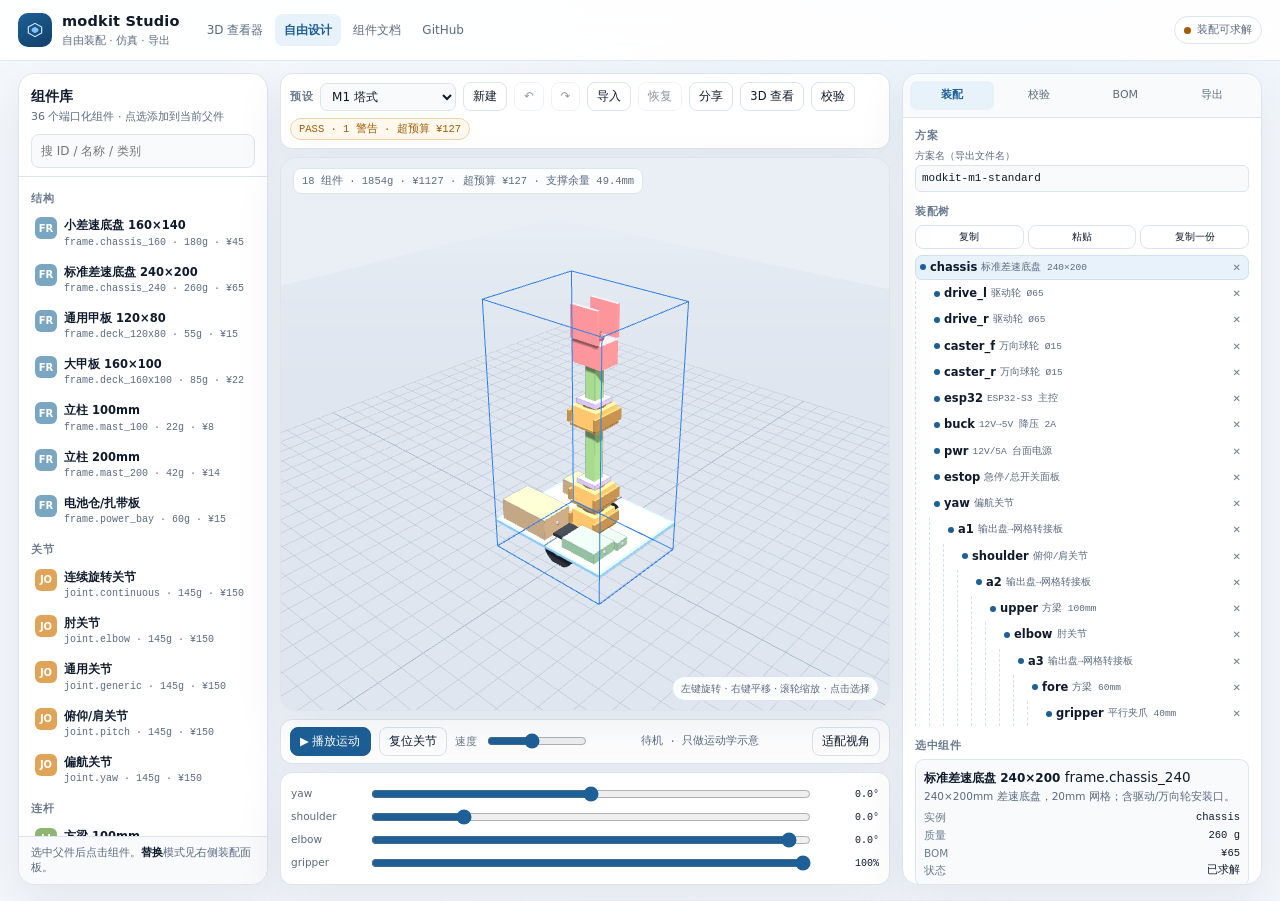
==== web/design.html @ b85a53d1 "feat(export): GLB/3MF/打印 BOM/离线 STEP v1.19.0 - GLB：按材质分 primitive，Z-up mm → Y-up m，手写 glTF 2.0。 - 3M" ====
<!DOCTYPE html>
<html lang="zh-CN">
<head>
<meta charset="utf-8">
<meta name="viewport" content="width=device-width, initial-scale=1">
<meta name="color-scheme" content="light">
<meta name="theme-color" content="#f4f7fb">
<link rel="icon" href="favicon.svg" type="image/svg+xml">
<link rel="manifest" href="manifest.webmanifest">
<meta name="description" content="modkit Studio：在浏览器里从 36 个端口化组件自由装配机器人，校验、3D 运动仿真、参数调整，导出 STL/STEP/JSON/BOM。">
<title>modkit Studio · 自由设计与仿真</title>
<link rel="stylesheet" href="design.css">
</head>
<body>
<noscript><p style="padding:12px;background:#fff3cd;color:#664d03;margin:0">Studio 需要 JavaScript 才能装配和校验；请启用后刷新。</p></noscript>
<a class="skip" href="#studio">跳到设计器</a>
<header class="topbar">
  <div class="topbar-inner">
    <a class="brand" href="./" aria-label="modkit 首页">
      <span class="brand-mark" aria-hidden="true">
        <svg viewBox="0 0 24 24" fill="none"><path d="M4 8.5 12 4l8 4.5v7L12 20l-8-4.5v-7Z" stroke="#cfeaff" stroke-width="1.4"/><path d="M8 10.5 12 8l4 2.5v3L12 16l-4-2.5v-3Z" fill="#7cc4ff"/></svg>
      </span>
      <span><span class="brand-name">modkit Studio</span><span class="brand-sub">自由装配 · 仿真 · 导出</span></span>
    </a>
    <nav class="topnav" aria-label="项目链接">
      <a href="index.html">3D 查看器</a>
      <a href="design.html" class="on" aria-current="page">自由设计</a>
      <a href="https://github.com/gh503/robot-modkit/blob/main/docs/65-组件库与自由组装.md">组件文档</a>
      <a href="https://github.com/gh503/robot-modkit">GitHub</a>
    </nav>
    <span class="spacer"></span>
    <span class="status-pill" id="top-state"><span class="dot" aria-hidden="true"></span><span id="top-state-text">装配初始化中</span></span>
  </div>
</header>

<main class="studio" id="studio">
  <aside class="palette panel" aria-label="组件库">
    <div class="palette-head">
      <h1>组件库</h1>
      <p>36 个端口化组件 · 点选添加到当前父件</p>
      <input class="search" id="search" type="search" placeholder="搜 ID / 名称 / 类别" aria-label="搜索组件">
    </div>
    <div class="palette-body" id="palette-list"></div>
    <div class="palette-foot">选中父件后点击组件。<b>替换</b>模式见右侧装配面板。</div>
  </aside>

  <section class="stagewrap" aria-label="三维设计与仿真">
    <div class="stagebar">
      <label for="preset">预设</label>
      <select id="preset" aria-label="加载预设装配">
        <option value="m1_budget">M1 预算版 · ¥968</option>
        <option value="m1">M1 塔式</option>
        <option value="mini_rover">迷你轮式</option>
        <option value="pan_tilt">云台</option>
        <option value="arm_4dof">四轴臂</option>
        <option value="wide_gripper">宽夹爪</option>
        <option value="sensor_tower">传感器塔</option>
      </select>
      <button class="btn" id="new-design">新建</button>
      <button class="btn" id="undo" disabled aria-label="撤销" title="撤销 (Ctrl+Z)">↶</button>
      <button class="btn" id="redo" disabled aria-label="重做" title="重做 (Ctrl+Shift+Z)">↷</button>
      <button class="btn" id="import-design">导入</button>
      <button class="btn" id="restore-design">恢复</button>
      <button class="btn" id="share-design">分享</button>
      <button class="btn" id="viewer-design" title="在新标签页用只读结构查看器打开">3D 查看</button>
      <input id="import-file" type="file" accept=".json,application/json" hidden>
      <button class="btn" id="validate">校验</button>
      <span class="grow"></span>
      <span class="validate-pill" id="validate-pill">未校验</span>
    </div>

    <div class="viewport" id="viewport">
      <div class="loading" id="loading">正在建立 3D 场景…</div>
      <div class="hud" id="hud">—</div>
      <div class="hint">左键旋转 · 右键平移 · 滚轮缩放 · 点击选择</div>
      <div class="fallback" id="fallback">
        <div><h2 style="margin:0 0 6px;font-size:15px">这个浏览器没有启用 3D</h2>
        <p style="margin:0;color:var(--muted);font-size:12px">仍可使用组件树、校验、BOM 和导出；换 Chrome/Edge 或开启硬件加速恢复 3D。</p></div>
      </div>
    </div>

    <div class="motionbar" role="group" aria-label="运动仿真">
      <button class="btn primary" id="play" aria-pressed="false">▶ 播放运动</button>
      <button class="btn" id="reset-motion">复位关节</button>
      <label for="speed" style="color:var(--faint);font-size:10.5px">速度</label>
      <input id="speed" type="range" min="0.2" max="2" step="0.1" value="1" aria-label="仿真速度">
      <span class="sim-state" id="sim-state">待机 · 只做运动学示意</span>
      <button class="btn" id="fit-view" style="margin-left:auto">适配视角</button>
    </div>
    <div class="joints" id="joints" aria-label="关节滑杆"></div>
  </section>

  <aside class="inspector panel" aria-label="装配参数与导出">
    <div class="tabs" role="tablist" aria-label="面板">
      <button id="tab-btn-build" role="tab" tabindex="0" aria-selected="true" aria-controls="tab-build">装配</button>
      <button id="tab-btn-check" role="tab" tabindex="-1" aria-selected="false" aria-controls="tab-check">校验</button>
      <button id="tab-btn-bom" role="tab" tabindex="-1" aria-selected="false" aria-controls="tab-bom">BOM</button>
      <button id="tab-btn-export" role="tab" tabindex="-1" aria-selected="false" aria-controls="tab-export">导出</button>
    </div>

    <section class="tabpanel" id="tab-build" role="tabpanel" aria-labelledby="tab-btn-build">
      <div class="sect">
        <h2>方案</h2>
        <div class="form"><div class="full"><label>方案名（导出文件名）</label>
          <input id="design-name" maxlength="60" placeholder="未命名装配"></div></div>
      </div>
      <div class="sect">
        <h2>装配树</h2>
        <div class="tree-tools">
          <button class="btn" id="copy-part" title="复制选中子树 (Ctrl+C)">复制</button>
          <button class="btn" id="paste-part" title="粘贴到选中父件 (Ctrl+V)">粘贴</button>
          <button class="btn" id="dup-part" title="原地复制一份 (Ctrl+D)">复制一份</button>
        </div>
        <div id="tree"></div>
      </div>
      <div class="sect">
        <h2>选中组件</h2>
        <div id="selected"></div>
      </div>
    </section>

    <section class="tabpanel" id="tab-check" role="tabpanel" aria-labelledby="tab-btn-check" hidden>
      <div class="sect">
        <h2>总体</h2>
        <div id="metrics"></div>
      </div>
      <div class="sect">
        <h2>校验问题</h2>
        <label style="display:flex;gap:6px;align-items:center;font-size:10.5px;color:var(--muted);margin-bottom:5px">
          <input id="strict" type="checkbox"> 把 AABB 重叠当错误（默认只警告）
        </label>
        <ul class="issues" id="issues"></ul>
      </div>
      <div class="note" id="safety-note"></div>
    </section>

    <section class="tabpanel" id="tab-bom" role="tabpanel" aria-labelledby="tab-btn-bom" hidden>
      <div class="sect">
        <h2>BOM 估算</h2>
        <div class="tablewrap"><table class="bom" id="bom"></table></div>
        <div class="note" id="bom-note"></div>
      </div>
      <div class="sect">
        <h2>预算优化</h2>
        <div class="opt-head">
          <button class="btn primary" id="optimize">生成降本候选</button>
          <button class="btn" id="plan-budget">规划达标</button>
          <button class="btn" id="export-optimizer">导出报告</button>
          <label class="opt-check"><input id="mass-mode" type="checkbox"> 同价减重</label>
          <span class="note" id="optimizer-note">候选会逐个重新校验；不会自动应用。</span>
        </div>
        <div id="plan"></div>
        <div id="optimizer"></div>
      </div>
    </section>

    <section class="tabpanel" id="tab-export" role="tabpanel" aria-labelledby="tab-btn-export" hidden>
      <div class="sect">
        <h2>导出</h2>
        <div class="exportgrid">
          <button class="btn" id="export-json">装配 JSON</button>
          <button class="btn" id="export-csv">BOM CSV</button>
          <button class="btn" id="export-stl">装配 STL</button>
          <button class="btn" id="export-glb">装配 GLB</button>
          <button class="btn" id="export-3mf">装配 3MF</button>
          <button class="btn" id="export-svg">2D 预览 SVG</button>
          <button class="btn wide" id="export-step">下载选中零件 STEP</button>
          <button class="btn wide" id="export-step-zip">导出全部零件 STEP（ZIP）</button>
          <button class="btn wide" id="export-print">打印 BOM / 存 PDF</button>
          <button class="btn wide" id="copy-command">复制 CLI 复现命令</button>
        </div>
        <div class="note" id="export-note"></div>
      </div>
      <div class="sect">
        <h2>CAD 说明</h2>
        <p style="font-size:10.5px;color:var(--muted);margin:0">浏览器导出<b>装配网格</b>：STL（毫米，Z-up）、3MF（毫米，Z-up，可直接进切片器）、GLB（米，Y-up，给 Blender/Three/AR）。<b>单件 STEP</b> 仍是 36 个参数化零件预生成。若要在 CAD 里改参数并重建，导出 JSON 后运行 <code>modkit assemble plan</code>，再跑 <code>make components-cad</code>。BOM/装配图用“打印 BOM / 存 PDF”。</p>
      </div>
    </section>
  </aside>
</main>

<div id="drop-hint" aria-hidden="true"><div class="drop-card"><b>松开以导入装配 JSON</b><span>会替换当前设计；可先导出备份</span></div></div>
<div class="toast" id="toast" role="status" aria-live="polite"></div>

<script src="vendor/three.min.js"></script>
<script src="vendor/OrbitControls.js"></script>
<script src="data/components.js"></script>
<script src="data/assemblies.js"></script>
<script src="assembly-core.js"></script>
<script src="budget-core.js"></script>
<script src="designer.js"></script>
<script src="pwa.js"></script>
</body>
</html>
---- web/design.css ----
:root{
  --bg:#f4f7fb; --surface:#fff; --surface-2:#f8fafc; --ink:#0f1b2d;
  --muted:#5b6b80; --faint:#6b7c90; --line:#dbe4ef; --line-strong:#c3d2e3;
  --accent:#1d5f96; --accent-2:#2f80c9; --accent-soft:#e8f2fb;
  --ok:#1f7a43; --warn:#a35b00; --bad:#b3261e;
  --radius:16px; --radius-sm:10px; --shadow:0 18px 50px #17395c14;
  --sans:system-ui,-apple-system,"Segoe UI","Noto Sans CJK SC","Microsoft YaHei",sans-serif;
  --mono:ui-monospace,SFMono-Regular,Menlo,Consolas,monospace;
}
*{box-sizing:border-box}
html,body{height:100%}
body{margin:0;background:
  radial-gradient(900px 420px at 75% -10%,#e3f0fb 0%,transparent 65%),var(--bg);
  color:var(--ink);font:13.5px/1.5 var(--sans);-webkit-font-smoothing:antialiased}
a{color:var(--accent);text-underline-offset:2px}
button,input,select{font:inherit}
button{cursor:pointer}
:focus-visible{outline:2px solid var(--accent-2);outline-offset:2px}
.skip{position:fixed;left:12px;top:-60px;z-index:200;background:var(--accent);color:#fff;
  padding:10px 14px;border-radius:9px;font-weight:700;text-decoration:none}
.skip:focus{top:12px}
.sr-only{position:absolute;width:1px;height:1px;padding:0;margin:-1px;overflow:hidden;
  clip:rect(0,0,0,0);white-space:nowrap;border:0}

.topbar{position:sticky;top:0;z-index:40;border-bottom:1px solid #dbe4efcc;
  background:#ffffffe8;backdrop-filter:blur(14px)}
.topbar-inner{max-width:1680px;margin:0 auto;padding:9px 18px;min-height:60px;
  display:flex;align-items:center;gap:14px}
.brand{display:flex;align-items:center;gap:10px;color:inherit;text-decoration:none;min-width:0}
.brand-mark{width:34px;height:34px;border-radius:10px;background:linear-gradient(150deg,#1d5f96,#123f68);
  display:grid;place-items:center;flex:none}
.brand-mark svg{width:20px;height:20px}
.brand-name{font-weight:800;font-size:14.5px;letter-spacing:.2px;line-height:1.1}
.brand-sub{display:block;font-size:10.5px;color:var(--muted);margin-top:2px;font-weight:500}
.topnav{display:flex;align-items:center;gap:3px;margin-left:4px}
.topnav a{color:var(--muted);text-decoration:none;font-size:12px;padding:7px 9px;border-radius:8px}
.topnav a:hover{background:var(--accent-soft);color:var(--accent)}
.topnav a.on{background:var(--accent-soft);color:var(--accent);font-weight:700}
.spacer{flex:1}
.status-pill{display:inline-flex;align-items:center;gap:6px;border:1px solid var(--line);
  background:var(--surface);border-radius:999px;padding:5px 9px;font-size:11px;color:var(--muted);white-space:nowrap}
.status-pill .dot{width:7px;height:7px;border-radius:50%;background:var(--faint)}
.status-pill.ok .dot{background:var(--ok)} .status-pill.warn .dot{background:var(--warn)}
.status-pill.err .dot{background:var(--bad)}

.studio{max-width:1680px;margin:0 auto;padding:12px 18px 16px;display:grid;
  grid-template-columns:250px minmax(0,1fr) 360px;gap:12px;height:calc(100vh - 60px)}
.panel{background:var(--surface);border:1px solid var(--line);border-radius:var(--radius);box-shadow:var(--shadow)}
.palette{display:flex;flex-direction:column;min-height:0;overflow:hidden}
.palette-head{padding:12px 12px 8px;border-bottom:1px solid var(--line)}
.palette-head h1{font-size:14px;margin:0 0 2px}
.palette-head p{margin:0;color:var(--muted);font-size:11px}
.search{width:100%;margin-top:8px;border:1px solid var(--line);border-radius:8px;padding:7px 9px;
  background:var(--surface-2);color:var(--ink);font-size:12px}
.search:focus{border-color:var(--accent-2);background:#fff}
.palette-body{overflow:auto;padding:6px 8px 12px;min-height:0}
.cat{margin-top:8px}
.cat h2{font-size:10.5px;text-transform:uppercase;letter-spacing:.08em;color:var(--faint);
  margin:8px 4px 4px;font-weight:700}
.pitem{display:flex;gap:7px;align-items:flex-start;width:100%;text-align:left;border:1px solid transparent;
  background:transparent;border-radius:8px;padding:6px 7px;color:var(--ink)}
.pitem:hover{background:var(--accent-soft);border-color:#cfe2f4}
.pitem .mark{width:22px;height:22px;border-radius:6px;display:grid;place-items:center;flex:none;
  font-size:10px;font-weight:800;color:#fff;background:var(--accent)}
.pitem .meta{min-width:0}
.pitem b{display:block;font-size:11.5px;font-weight:650;white-space:nowrap;overflow:hidden;text-overflow:ellipsis}
.pitem small{display:block;color:var(--muted);font-size:10px;font-family:var(--mono);
  white-space:nowrap;overflow:hidden;text-overflow:ellipsis}
.pitem .tag{font-size:9px;border:1px solid var(--line);border-radius:999px;padding:0 4px;color:var(--faint);margin-left:3px}
.badge-concept{color:var(--warn);border-color:#ecd3aa;background:#fff9ed}
.palette-foot{padding:8px 12px;border-top:1px solid var(--line);font-size:10.5px;color:var(--muted);
  background:var(--surface-2);border-radius:0 0 var(--radius) var(--radius)}
.palette-foot b{color:var(--ink)}

.stagewrap{display:flex;flex-direction:column;min-height:0;gap:8px}
.stagebar{display:flex;align-items:center;gap:7px;flex-wrap:wrap;padding:8px 9px;background:var(--surface);
  border:1px solid var(--line);border-radius:12px;box-shadow:var(--shadow)}
.stagebar label{font-size:10.5px;color:var(--faint);font-weight:700;text-transform:uppercase;letter-spacing:.05em}
.stagebar select{border:1px solid var(--line);border-radius:7px;background:var(--surface-2);
  padding:5px 7px;font-size:12px;color:var(--ink);max-width:150px}
.btn{border:1px solid var(--line);background:var(--surface);color:var(--ink);border-radius:8px;
  padding:5px 9px;font-size:11.5px;white-space:nowrap}
.btn:hover{border-color:var(--line-strong);background:var(--surface-2)}
.btn.primary{background:var(--accent);border-color:var(--accent);color:#fff}
.btn.primary:hover{background:#174d7c}
.btn.danger{color:var(--bad);border-color:#ecc3c0}
.btn:disabled{opacity:.45;cursor:not-allowed}
.btn.sm{padding:4px 7px;font-size:10.5px}
.stagebar .grow{flex:1}
.validate-pill{font:10.5px var(--mono);border:1px solid var(--line);border-radius:999px;padding:3px 8px;
  background:var(--surface-2);color:var(--muted);white-space:nowrap}
.validate-pill.ok{color:var(--ok);border-color:#b9dfc9;background:#effaf3}
.validate-pill.warn{color:var(--warn);border-color:#ecd3aa;background:#fff9ed}
.validate-pill.err{color:var(--bad);border-color:#ecc3c0;background:#fff4f3}

.viewport{position:relative;flex:1;min-height:320px;border:1px solid var(--line);border-radius:var(--radius);
  overflow:hidden;background:#eaeff6;box-shadow:var(--shadow)}
#viewport canvas{display:block;width:100%;height:100%}
.viewport .hud{position:absolute;left:12px;top:10px;background:#ffffffd9;border:1px solid var(--line);
  border-radius:8px;padding:5px 8px;font:10.5px var(--mono);color:var(--muted);pointer-events:none}
.viewport .hint{position:absolute;right:10px;bottom:9px;background:#ffffffd9;border:1px solid var(--line);
  border-radius:999px;padding:4px 8px;font-size:10px;color:var(--muted);pointer-events:none}
.viewport .empty{position:absolute;inset:0;display:grid;place-items:center;text-align:center;color:var(--muted);
  padding:20px;font-size:12px}
.viewport .loading{position:absolute;inset:0;display:grid;place-items:center;background:#eaeff6cc;
  color:var(--muted);font-size:12px;z-index:3}

.motionbar{display:flex;align-items:center;gap:8px;padding:7px 9px;background:var(--surface);
  border:1px solid var(--line);border-radius:12px;box-shadow:var(--shadow);flex-wrap:wrap}
.motionbar input[type=range]{width:100px;accent-color:var(--accent)}
.motionbar .sim-state{font:10.5px var(--mono);color:var(--muted);margin-left:auto}
.joints{padding:8px 10px;background:var(--surface);border:1px solid var(--line);border-radius:12px;
  box-shadow:var(--shadow);max-height:132px;overflow:auto}
.joints:empty{display:none}
.jrow{display:grid;grid-template-columns:70px minmax(0,1fr) 62px;gap:8px;align-items:center;margin:3px 0}
.jrow label{font-size:10.5px;color:var(--muted);white-space:nowrap;overflow:hidden;text-overflow:ellipsis}
.jrow input{width:100%;accent-color:var(--accent)}
.jrow output{font:10px var(--mono);text-align:right;color:var(--ink)}
.jrow .bad{color:var(--bad)}

.inspector{display:flex;flex-direction:column;min-height:0;overflow:hidden}
.tabs{display:grid;grid-template-columns:repeat(4,1fr);gap:3px;padding:7px;border-bottom:1px solid var(--line);
  background:var(--surface-2);border-radius:var(--radius) var(--radius) 0 0}
.tabs button{border:0;background:transparent;border-radius:7px;padding:6px 2px;font-size:11px;color:var(--muted)}
.tabs button:hover{background:#edf4fb;color:var(--accent)}
.tabs button[aria-selected=true]{background:var(--accent-soft);color:var(--accent);font-weight:700}
.tabpanel{overflow:auto;padding:10px 12px 14px;min-height:0;flex:1}
.tabpanel[hidden]{display:none}
.sect{margin-bottom:12px}
.sect h2{font-size:10.5px;text-transform:uppercase;letter-spacing:.06em;color:var(--faint);margin:0 0 5px;font-weight:700}
.tree{list-style:none;padding:0;margin:0;font-size:11.5px}
.tree ul{list-style:none;margin:0;padding-left:13px;border-left:1px dashed #d5e0eb}
.tree li{margin:1px 0}
.tree .node{display:flex;align-items:center;gap:4px;border-radius:7px;padding:3px 4px;cursor:pointer;
  border:1px solid transparent;min-width:0}
.tree .node:hover{background:var(--surface-2)}
.tree .node.sel{background:var(--accent-soft);border-color:#cfe2f4}
.tree .node .id{font-weight:650;white-space:nowrap;overflow:hidden;text-overflow:ellipsis;min-width:0}
.tree .node .ty{font:9.5px var(--mono);color:var(--muted);white-space:nowrap;overflow:hidden;text-overflow:ellipsis;min-width:0}
.tree .node .dot{width:6px;height:6px;border-radius:50%;background:var(--accent);flex:none}
.tree .node .dot.off{background:var(--faint)}
.tree .node button{margin-left:auto;border:0;background:transparent;color:var(--faint);padding:1px 3px;
  font-size:10px;border-radius:4px}
.tree .node button:hover{color:var(--bad);background:#fff4f3}
.tree .node .mini{font-size:9px;color:var(--faint);border:1px solid var(--line);border-radius:4px;padding:0 3px}

.form{display:grid;grid-template-columns:1fr 1fr;gap:6px}
.form .full{grid-column:1/-1}
.form label{display:block;font-size:10px;color:var(--muted);margin-bottom:2px}
.form input,.form select{width:100%;border:1px solid var(--line);border-radius:6px;background:var(--surface-2);
  padding:4px 6px;font-size:11px;color:var(--ink);font-family:var(--mono)}
.form input:focus,.form select:focus{background:#fff;border-color:var(--accent-2)}
.form .hint{font-size:9.5px;color:var(--faint);margin-top:2px}
.actions{display:flex;gap:5px;flex-wrap:wrap;margin-top:7px}
.actions .btn{flex:1}
.meta-card{border:1px solid var(--line);border-radius:9px;background:var(--surface-2);padding:7px 8px;margin-bottom:7px}
.meta-card b{font-size:12px}
.meta-card p{margin:2px 0 0;color:var(--muted);font-size:10.5px}
.kv{display:grid;grid-template-columns:auto 1fr;gap:2px 8px;font-size:10.5px;margin-top:5px}
.kv span:nth-child(odd){color:var(--faint)}
.kv span:nth-child(even){font-family:var(--mono);text-align:right}
.metrics{display:grid;grid-template-columns:1fr 1fr;gap:5px;margin:6px 0}
.metric{border:1px solid var(--line);border-radius:8px;padding:5px 6px;background:#fff}
.metric b{display:block;font:13px var(--mono);margin-top:1px}
.metric span{font-size:9.5px;color:var(--muted)}
.metric.bad b{color:var(--bad)} .metric.warn b{color:var(--warn)}
.issues{list-style:none;padding:0;margin:0;font-size:10.5px}
.issues li{border-left:3px solid var(--line);padding:4px 6px;margin:3px 0;background:var(--surface-2);border-radius:0 5px 5px 0}
.issues li.error{border-color:var(--bad)} .issues li.warn{border-color:var(--warn)} .issues li.info{border-color:var(--accent-2)}
.issues .code{font:9px var(--mono);color:var(--faint)}
.issues .msg{display:block;color:var(--ink)}
.empty-note{color:var(--muted);font-size:11px;padding:8px;border:1px dashed var(--line);border-radius:8px;text-align:center}
.tablewrap{overflow:auto;border:1px solid var(--line);border-radius:8px}
table.bom{width:100%;border-collapse:collapse;font-size:10px}
table.bom th,table.bom td{padding:4px 5px;border-bottom:1px solid #e8eef6;text-align:left;vertical-align:top}
table.bom th{background:var(--surface-2);color:var(--faint);font-weight:700;font-size:9px;text-transform:uppercase}
table.bom td.n{text-align:right;font-family:var(--mono)}
table.bom tr:last-child td{border-bottom:0}
.exportgrid{display:grid;grid-template-columns:1fr 1fr;gap:6px}
.exportgrid .btn{width:100%;padding:8px 6px;text-align:center}
.exportgrid .wide{grid-column:1/-1}
.note{font-size:10px;color:var(--muted);border:1px solid var(--line);background:var(--surface-2);
  border-radius:8px;padding:7px 8px;margin-top:7px}
.note b{color:var(--ink)}
.toast{position:fixed;left:50%;bottom:22px;transform:translateX(-50%) translateY(20px);opacity:0;
  background:#0f1b2d;color:#fff;padding:8px 13px;border-radius:999px;font-size:12px;z-index:100;
  pointer-events:none;transition:.2s;max-width:90vw}
.toast.show{opacity:1;transform:translateX(-50%) translateY(0)}
.toast.err{background:var(--bad)} .toast.ok{background:var(--ok)}
.fallback{position:absolute;inset:0;display:none;place-items:center;background:#eaeff6;padding:20px;text-align:center}
.fallback.show{display:grid}

@media(max-width:1200px){
  .studio{grid-template-columns:220px minmax(0,1fr) 320px}
}
@media(max-width:980px){
  .studio{display:flex;flex-direction:column;height:auto;padding:10px}
  .palette{max-height:230px}
  .stagewrap{min-height:70vh}
  .viewport{min-height:380px}
  .inspector{min-height:420px}
  .topnav{display:none}
}
@media(max-width:560px){
  .topbar-inner{padding:8px 10px}
  .studio{padding:8px;gap:8px}
  .stagebar .hide-sm{display:none}
  .joints{max-height:180px}
  .jrow{grid-template-columns:58px minmax(0,1fr) 52px}
}

/* 预算优化候选 */
.opt-head{display:flex;align-items:center;gap:8px;margin-bottom:7px}
.opt-head .note{flex:1;margin:0}
.opt-check{display:flex;align-items:center;gap:4px;font-size:10px;color:var(--muted);white-space:nowrap}
#optimizer{display:grid;gap:7px}
.opt-card{border:1px solid var(--line);border-radius:9px;padding:8px 9px;background:var(--surface)}
.opt-card.high{border-left:3px solid var(--bad)}
.opt-card.medium{border-left:3px solid var(--warn)}
.opt-card.low{border-left:3px solid var(--ok)}
.opt-top{display:flex;justify-content:space-between;gap:7px;align-items:baseline}
.opt-top b{font-size:11px}
.opt-save{font-family:var(--mono);font-size:10px;color:var(--ok);white-space:nowrap}
.opt-card p{margin:3px 0 5px;font-size:10px;color:var(--muted);line-height:1.45}
.opt-meta{display:flex;justify-content:space-between;gap:7px;align-items:center;font-family:var(--mono);font-size:9.5px;color:var(--faint)}
.opt-meta .btn{padding:3px 8px;font-size:9.5px}
.opt-empty{font-size:10px;color:var(--muted);border:1px dashed var(--line);border-radius:8px;padding:8px}

/* 预算规划 */
#plan{display:grid;gap:7px}
#plan:empty{display:none}
.plan-card{border:1px solid var(--line);border-left:3px solid var(--line);border-radius:9px;padding:8px 9px;background:var(--surface)}
.plan-card.ok{border-left-color:var(--ok)}
.plan-card.bad{border-left-color:var(--bad)}
.plan-head{display:flex;justify-content:space-between;gap:7px;align-items:baseline}
.plan-head b{font-size:11px}
.plan-base{font-family:var(--mono);font-size:9.5px;color:var(--faint);white-space:nowrap}
.plan-steps{margin:6px 0;padding-left:17px;font-size:10px;color:var(--muted);line-height:1.55}
.plan-steps li{margin:2px 0}
.plan-steps em{font-family:var(--mono);font-style:normal;font-size:9px;color:var(--faint);margin-left:5px}
.plan-actions{display:flex;align-items:center;gap:7px;margin-top:5px}
.plan-actions .note{flex:1;margin:0}

.tree-tools{display:flex;gap:4px;margin:0 0 6px}
.tree-tools .btn{flex:1;padding:4px 5px;font-size:9.5px}
#tree .row[data-id]{cursor:pointer}
#issues li[data-inst]{cursor:pointer}
#issues li[data-inst]:focus-visible{outline:2px solid var(--accent);outline-offset:1px}

#drop-hint{position:fixed;inset:0;z-index:80;display:none;place-items:center;background:rgba(27,36,48,.45);pointer-events:none}
body.drop-active #drop-hint{display:grid}
.drop-card{background:var(--surface);border:2px dashed var(--accent);border-radius:14px;padding:26px 34px;text-align:center;box-shadow:0 18px 60px rgba(0,0,0,.2)}
.drop-card b{display:block;font-size:15px;margin-bottom:5px}
.drop-card span{font-size:11px;color:var(--muted)}
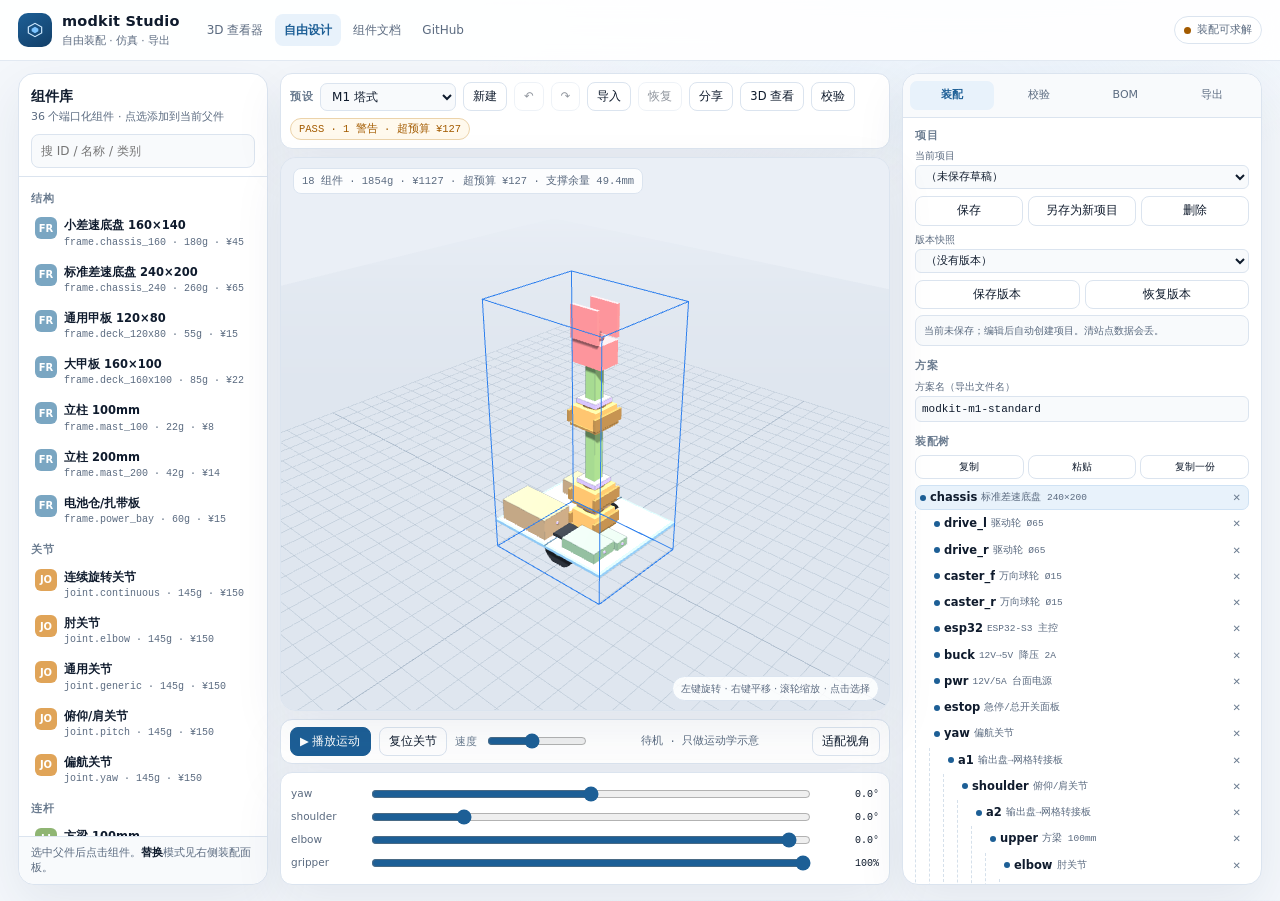
==== commit f4bbe1c5: "feat(projects): 多项目/版本快照/schema 迁移 v1.20.0 - localStorage 工作区 v2：最多 20 个项目、每项目 20 个手动版本，启动恢复 active。" ====
--- a/web/design.html
+++ b/web/design.html
@@ -100,6 +100,23 @@
 
     <section class="tabpanel" id="tab-build" role="tabpanel" aria-labelledby="tab-btn-build">
       <div class="sect">
+        <h2>项目</h2>
+        <div class="form"><div class="full"><label>当前项目</label>
+          <select id="project-select"></select></div></div>
+        <div class="actions">
+          <button class="btn" id="project-save" title="保存到浏览器 localStorage">保存</button>
+          <button class="btn" id="project-new" title="复制当前设计为新项目">另存为新项目</button>
+          <button class="btn" id="project-delete" title="删除当前项目及其版本">删除</button>
+        </div>
+        <div class="form" style="margin-top:6px"><div class="full"><label>版本快照</label>
+          <select id="version-select"></select></div></div>
+        <div class="actions">
+          <button class="btn" id="version-save">保存版本</button>
+          <button class="btn" id="version-restore">恢复版本</button>
+        </div>
+        <p class="note" id="project-note" style="margin:6px 0 0"></p>
+      </div>
+      <div class="sect">
         <h2>方案</h2>
         <div class="form"><div class="full"><label>方案名（导出文件名）</label>
           <input id="design-name" maxlength="60" placeholder="未命名装配"></div></div>
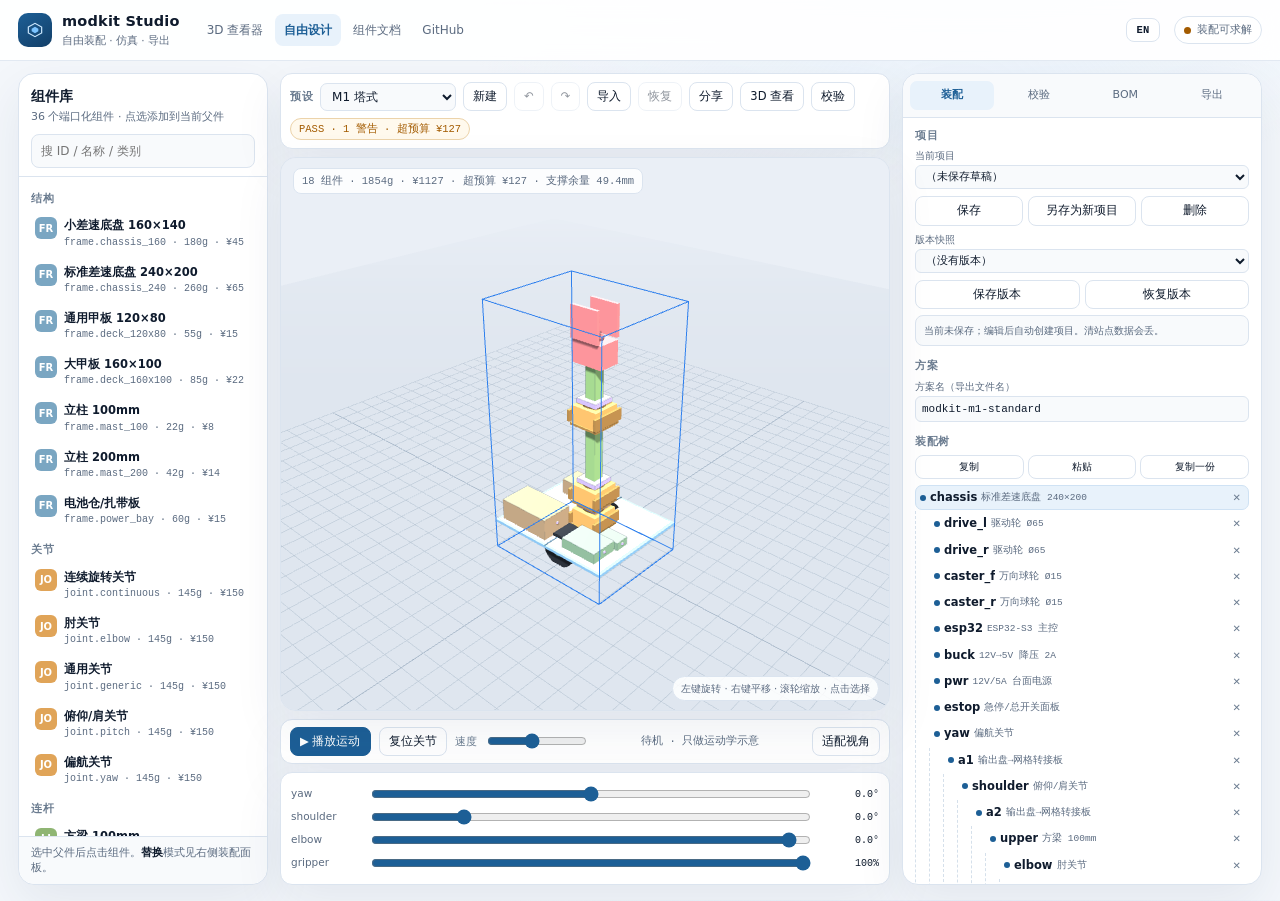
==== commit effbab33: "feat(web): 移动端/无障碍/核心 i18n/PWA 安装 v1.23.0 - ≤980/≤560 断点、触控目标 ≥36px、查看器单列；390×844 实测无横向溢出。 - 查看器 ski" ====
--- a/web/design.html
+++ b/web/design.html
@@ -1,5 +1,5 @@
 <!DOCTYPE html>
-<html lang="zh-CN">
+<html lang="zh-CN" data-i18n-doc="doc.title">
 <head>
 <meta charset="utf-8">
 <meta name="viewport" content="width=device-width, initial-scale=1">
@@ -20,25 +20,28 @@
       <span class="brand-mark" aria-hidden="true">
         <svg viewBox="0 0 24 24" fill="none"><path d="M4 8.5 12 4l8 4.5v7L12 20l-8-4.5v-7Z" stroke="#cfeaff" stroke-width="1.4"/><path d="M8 10.5 12 8l4 2.5v3L12 16l-4-2.5v-3Z" fill="#7cc4ff"/></svg>
       </span>
-      <span><span class="brand-name">modkit Studio</span><span class="brand-sub">自由装配 · 仿真 · 导出</span></span>
+      <span><span class="brand-name">modkit Studio</span><span class="brand-sub" data-i18n="brand.sub">自由装配 · 仿真 · 导出</span></span>
     </a>
     <nav class="topnav" aria-label="项目链接">
-      <a href="index.html">3D 查看器</a>
-      <a href="design.html" class="on" aria-current="page">自由设计</a>
-      <a href="https://github.com/gh503/robot-modkit/blob/main/docs/65-组件库与自由组装.md">组件文档</a>
-      <a href="https://github.com/gh503/robot-modkit">GitHub</a>
+      <a href="index.html" data-i18n="nav.viewer">3D 查看器</a>
+      <a href="design.html" class="on" aria-current="page" data-i18n="nav.design">自由设计</a>
+      <a href="https://github.com/gh503/robot-modkit/blob/main/docs/65-组件库与自由组装.md" data-i18n="nav.docs">组件文档</a>
+      <a href="https://github.com/gh503/robot-modkit" data-i18n="nav.github">GitHub</a>
     </nav>
     <span class="spacer"></span>
+    <span class="net-pill" id="net-status" role="status" aria-live="polite" hidden data-i18n="net.offline">离线</span>
+    <button class="btn" id="pwa-install" hidden data-i18n="install">安装应用</button>
+    <button class="btn lang-btn" id="lang-toggle" aria-label="切换英文" title="切换英文">EN</button>
     <span class="status-pill" id="top-state"><span class="dot" aria-hidden="true"></span><span id="top-state-text">装配初始化中</span></span>
   </div>
 </header>
 
-<main class="studio" id="studio">
+<main class="studio" id="studio" tabindex="-1">
   <aside class="palette panel" aria-label="组件库">
     <div class="palette-head">
-      <h1>组件库</h1>
-      <p>36 个端口化组件 · 点选添加到当前父件</p>
-      <input class="search" id="search" type="search" placeholder="搜 ID / 名称 / 类别" aria-label="搜索组件">
+      <h1 data-i18n="palette.title">组件库</h1>
+      <p data-i18n="palette.desc">36 个端口化组件 · 点选添加到当前父件</p>
+      <input class="search" id="search" type="search" placeholder="搜 ID / 名称 / 类别" data-i18n-ph="palette.search" aria-label="搜索组件">
     </div>
     <div class="palette-body" id="palette-list"></div>
     <div class="palette-foot">选中父件后点击组件。<b>替换</b>模式见右侧装配面板。</div>
@@ -46,7 +49,7 @@
 
   <section class="stagewrap" aria-label="三维设计与仿真">
     <div class="stagebar">
-      <label for="preset">预设</label>
+      <label for="preset" data-i18n="preset">预设</label>
       <select id="preset" aria-label="加载预设装配">
         <option value="m1_budget">M1 预算版 · ¥968</option>
         <option value="m1">M1 塔式</option>
@@ -56,15 +59,15 @@
         <option value="wide_gripper">宽夹爪</option>
         <option value="sensor_tower">传感器塔</option>
       </select>
-      <button class="btn" id="new-design">新建</button>
+      <button class="btn" id="new-design" data-i18n="btn.new">新建</button>
       <button class="btn" id="undo" disabled aria-label="撤销" title="撤销 (Ctrl+Z)">↶</button>
       <button class="btn" id="redo" disabled aria-label="重做" title="重做 (Ctrl+Shift+Z)">↷</button>
-      <button class="btn" id="import-design">导入</button>
-      <button class="btn" id="restore-design">恢复</button>
-      <button class="btn" id="share-design">分享</button>
-      <button class="btn" id="viewer-design" title="在新标签页用只读结构查看器打开">3D 查看</button>
+      <button class="btn" id="import-design" data-i18n="btn.import">导入</button>
+      <button class="btn" id="restore-design" data-i18n="btn.restore">恢复</button>
+      <button class="btn" id="share-design" data-i18n="btn.share">分享</button>
+      <button class="btn" id="viewer-design" title="在新标签页用只读结构查看器打开" data-i18n="btn.view3d">3D 查看</button>
       <input id="import-file" type="file" accept=".json,application/json" hidden>
-      <button class="btn" id="validate">校验</button>
+      <button class="btn" id="validate" data-i18n="btn.validate">校验</button>
       <span class="grow"></span>
       <span class="validate-pill" id="validate-pill">未校验</span>
     </div>
@@ -80,22 +83,22 @@
     </div>
 
     <div class="motionbar" role="group" aria-label="运动仿真">
-      <button class="btn primary" id="play" aria-pressed="false">▶ 播放运动</button>
-      <button class="btn" id="reset-motion">复位关节</button>
-      <label for="speed" style="color:var(--faint);font-size:10.5px">速度</label>
+      <button class="btn primary" id="play" aria-pressed="false" data-i18n="motion.play">▶ 播放运动</button>
+      <button class="btn" id="reset-motion" data-i18n="motion.reset">复位关节</button>
+      <label for="speed" style="color:var(--faint);font-size:10.5px" data-i18n="motion.speed">速度</label>
       <input id="speed" type="range" min="0.2" max="2" step="0.1" value="1" aria-label="仿真速度">
       <span class="sim-state" id="sim-state">待机 · 只做运动学示意</span>
-      <button class="btn" id="fit-view" style="margin-left:auto">适配视角</button>
+      <button class="btn" id="fit-view" style="margin-left:auto" data-i18n="motion.fit">适配视角</button>
     </div>
     <div class="joints" id="joints" aria-label="关节滑杆"></div>
   </section>
 
   <aside class="inspector panel" aria-label="装配参数与导出">
     <div class="tabs" role="tablist" aria-label="面板">
-      <button id="tab-btn-build" role="tab" tabindex="0" aria-selected="true" aria-controls="tab-build">装配</button>
-      <button id="tab-btn-check" role="tab" tabindex="-1" aria-selected="false" aria-controls="tab-check">校验</button>
-      <button id="tab-btn-bom" role="tab" tabindex="-1" aria-selected="false" aria-controls="tab-bom">BOM</button>
-      <button id="tab-btn-export" role="tab" tabindex="-1" aria-selected="false" aria-controls="tab-export">导出</button>
+      <button id="tab-btn-build" role="tab" tabindex="0" aria-selected="true" aria-controls="tab-build" data-i18n="tab.build">装配</button>
+      <button id="tab-btn-check" role="tab" tabindex="-1" aria-selected="false" aria-controls="tab-check" data-i18n="tab.check">校验</button>
+      <button id="tab-btn-bom" role="tab" tabindex="-1" aria-selected="false" aria-controls="tab-bom" data-i18n="tab.bom">BOM</button>
+      <button id="tab-btn-export" role="tab" tabindex="-1" aria-selected="false" aria-controls="tab-export" data-i18n="tab.export">导出</button>
     </div>
 
     <section class="tabpanel" id="tab-build" role="tabpanel" aria-labelledby="tab-btn-build">
@@ -142,6 +145,11 @@
         <div id="metrics"></div>
       </div>
       <div class="sect">
+        <h2>关节力矩（静+动）</h2>
+        <div class="tablewrap"><table class="bom" id="torque"></table></div>
+        <div class="note" id="torque-note"></div>
+      </div>
+      <div class="sect">
         <h2>校验问题</h2>
         <label style="display:flex;gap:6px;align-items:center;font-size:10.5px;color:var(--muted);margin-bottom:5px">
           <input id="strict" type="checkbox"> 把 AABB 重叠当错误（默认只警告）
@@ -165,6 +173,13 @@
           <button class="btn" id="export-optimizer">导出报告</button>
           <label class="opt-check"><input id="mass-mode" type="checkbox"> 同价减重</label>
           <span class="note" id="optimizer-note">候选会逐个重新校验；不会自动应用。</span>
+        </div>
+        <div class="opt-constraints">
+          <label>最少关节 <input id="c-min-joints" type="number" min="0" step="1" placeholder="0"></label>
+          <label>最少组件 <input id="c-min-components" type="number" min="0" step="1" placeholder="0"></label>
+          <label>最大质量 g <input id="c-max-mass" type="number" min="0" step="10" placeholder="不限"></label>
+          <label>最高风险 <select id="c-max-risk"><option value="">不限</option><option value="low">low</option><option value="medium">medium</option><option value="high">high</option></select></label>
+          <label class="opt-check"><input id="pareto-only" type="checkbox"> 只看 Pareto</label>
         </div>
         <div id="plan"></div>
         <div id="optimizer"></div>
@@ -204,6 +219,7 @@
 <script src="data/components.js"></script>
 <script src="data/assemblies.js"></script>
 <script src="assembly-core.js"></script>
+<script src="i18n.js"></script>
 <script src="budget-core.js"></script>
 <script src="designer.js"></script>
 <script src="pwa.js"></script>
--- a/web/design.css
+++ b/web/design.css
@@ -252,3 +252,41 @@
 .drop-card{background:var(--surface);border:2px dashed var(--accent);border-radius:14px;padding:26px 34px;text-align:center;box-shadow:0 18px 60px rgba(0,0,0,.2)}
 .drop-card b{display:block;font-size:15px;margin-bottom:5px}
 .drop-card span{font-size:11px;color:var(--muted)}
+
+.opt-constraints { display:flex; flex-wrap:wrap; gap:6px 10px; align-items:center; margin:6px 0 8px; }
+.opt-constraints label { font-size:10px; color:var(--muted); display:flex; align-items:center; gap:4px; }
+.opt-constraints input[type=number] { width:54px; padding:2px 4px; font-size:10px; }
+.opt-constraints select { padding:2px 4px; font-size:10px; }
+.pareto-badge { display:inline-block; margin-left:5px; padding:0 4px; border-radius:3px;
+  background:#e6f4ea; color:#1e7b3c; font-size:8px; font-weight:700; }
+table.bom tr.bad td { color:#b42318; background:#fff4f2; }
+table.bom tr.warn td { color:#8a5a00; background:#fffaf0; }
+
+/* PWA / 语言 / 离线 */
+[hidden]{display:none!important}
+.net-pill{font:10px var(--mono);color:#7a4b00;background:#fff4d6;border:1px solid #f0d69a;
+  border-radius:999px;padding:3px 8px;white-space:nowrap}
+.lang-btn{font:700 10.5px var(--mono);min-width:34px;letter-spacing:.02em}
+.topbar-inner{flex-wrap:wrap}
+#viewport canvas{touch-action:none}
+
+@media(pointer:coarse){
+  .btn,button,select,input[type=search]{min-height:36px}
+  .btn.sm,.tree-tools .btn,.opt-meta .btn{min-height:30px}
+  .jrow input[type=range]{height:30px}
+}
+@media(max-width:560px){
+  .topbar-inner{gap:6px;padding:7px 9px;min-height:52px}
+  .brand-sub{display:none}
+  .topbar .status-pill{display:none}
+  .topbar .btn{padding:5px 7px}
+  #pwa-install{max-width:92px;overflow:hidden;text-overflow:ellipsis}
+  .stagebar{gap:4px}
+  .stagebar .btn{padding:5px 6px;font-size:10.5px}
+  .motionbar{flex-wrap:wrap}
+  .tabs{position:sticky;top:52px;z-index:5;background:var(--surface)}
+}
+@media(prefers-reduced-motion:reduce){
+  *,*::before,*::after{animation-duration:.001ms!important;animation-iteration-count:1!important;
+    transition-duration:.001ms!important;scroll-behavior:auto!important}
+}
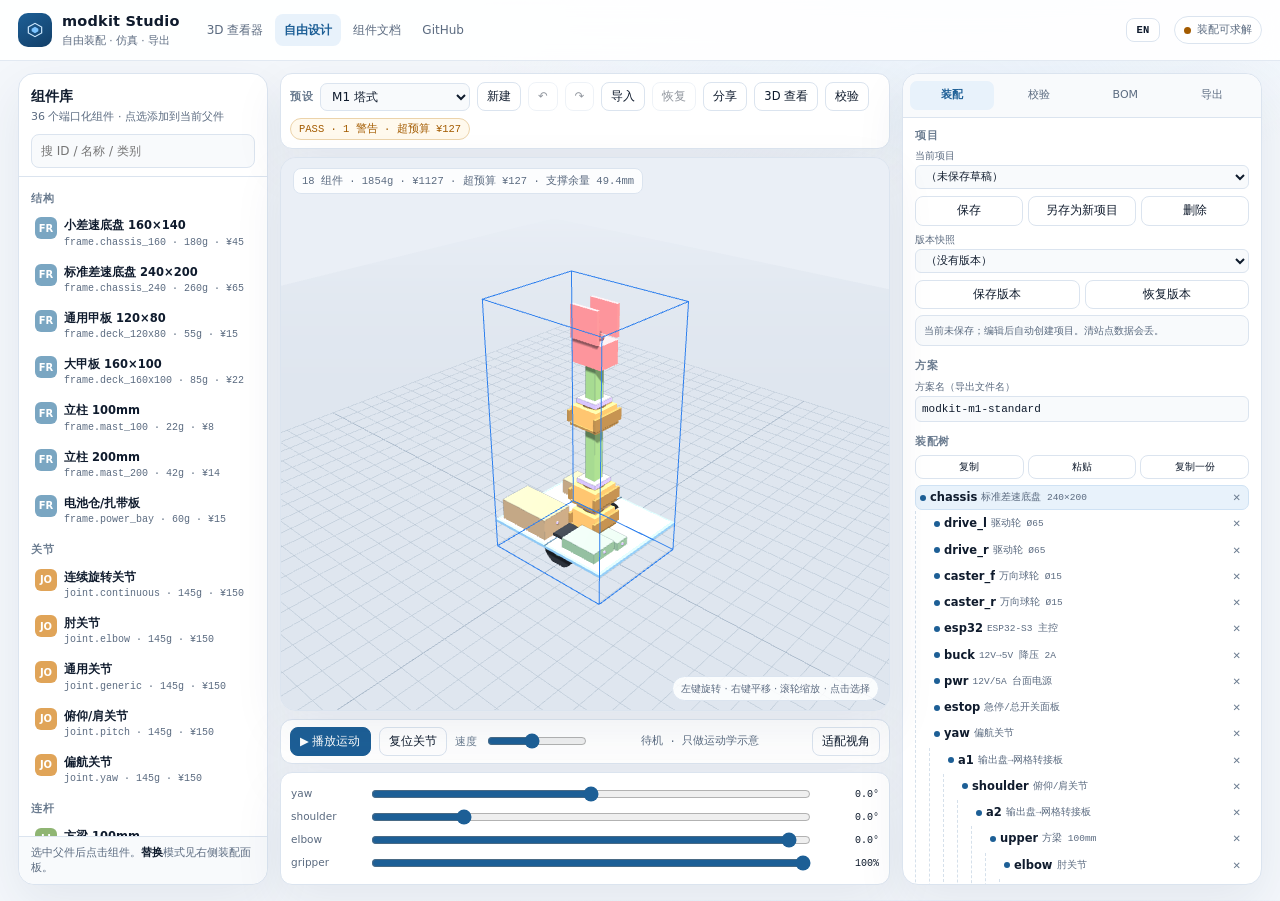
==== commit 15f41819: "feat: 落地成本、采购清单与分阶段构建预设" ====
--- a/web/design.html
+++ b/web/design.html
@@ -51,7 +51,11 @@
     <div class="stagebar">
       <label for="preset" data-i18n="preset">预设</label>
       <select id="preset" aria-label="加载预设装配">
-        <option value="m1_budget">M1 预算版 · ¥968</option>
+        <option value="bench_joint">阶段 0 · 单关节台架</option>
+        <option value="bench_arm">阶段 1 · 三轴笔架</option>
+        <option value="rover_base">阶段 2 · 差速底盘</option>
+        <option value="m1_pen">阶段 3 · 预算绘图车 · 落地 ¥961</option>
+        <option value="m1_budget">M1 预算版 · BOM ¥968</option>
         <option value="m1">M1 塔式</option>
         <option value="mini_rover">迷你轮式</option>
         <option value="pan_tilt">云台</option>
@@ -163,7 +167,11 @@
       <div class="sect">
         <h2>BOM 估算</h2>
         <div class="tablewrap"><table class="bom" id="bom"></table></div>
+        <div id="landed" class="landed"></div>
         <div class="note" id="bom-note"></div>
+        <div class="actions">
+          <button class="btn" id="export-procure" data-i18n="btn.procure">下载采购清单 CSV</button>
+        </div>
       </div>
       <div class="sect">
         <h2>预算优化</h2>
--- a/web/design.css
+++ b/web/design.css
@@ -290,3 +290,9 @@
   *,*::before,*::after{animation-duration:.001ms!important;animation-iteration-count:1!important;
     transition-duration:.001ms!important;scroll-behavior:auto!important}
 }
+.landed{margin-top:8px;border:1px solid var(--line);border-radius:10px;padding:8px 9px;background:var(--surface-2)}
+.landed-head{display:flex;justify-content:space-between;gap:8px;align-items:baseline;font-size:11px;color:var(--muted)}
+.landed-head b{font:700 15px var(--mono);color:var(--ink)}
+.landed-head .bad{color:var(--bad);font:10px var(--mono)}
+.landed-head .ok{color:var(--ok);font:10px var(--mono)}
+.landed-grid{display:flex;gap:8px;flex-wrap:wrap;margin-top:5px;font:9.5px var(--mono);color:var(--faint)}
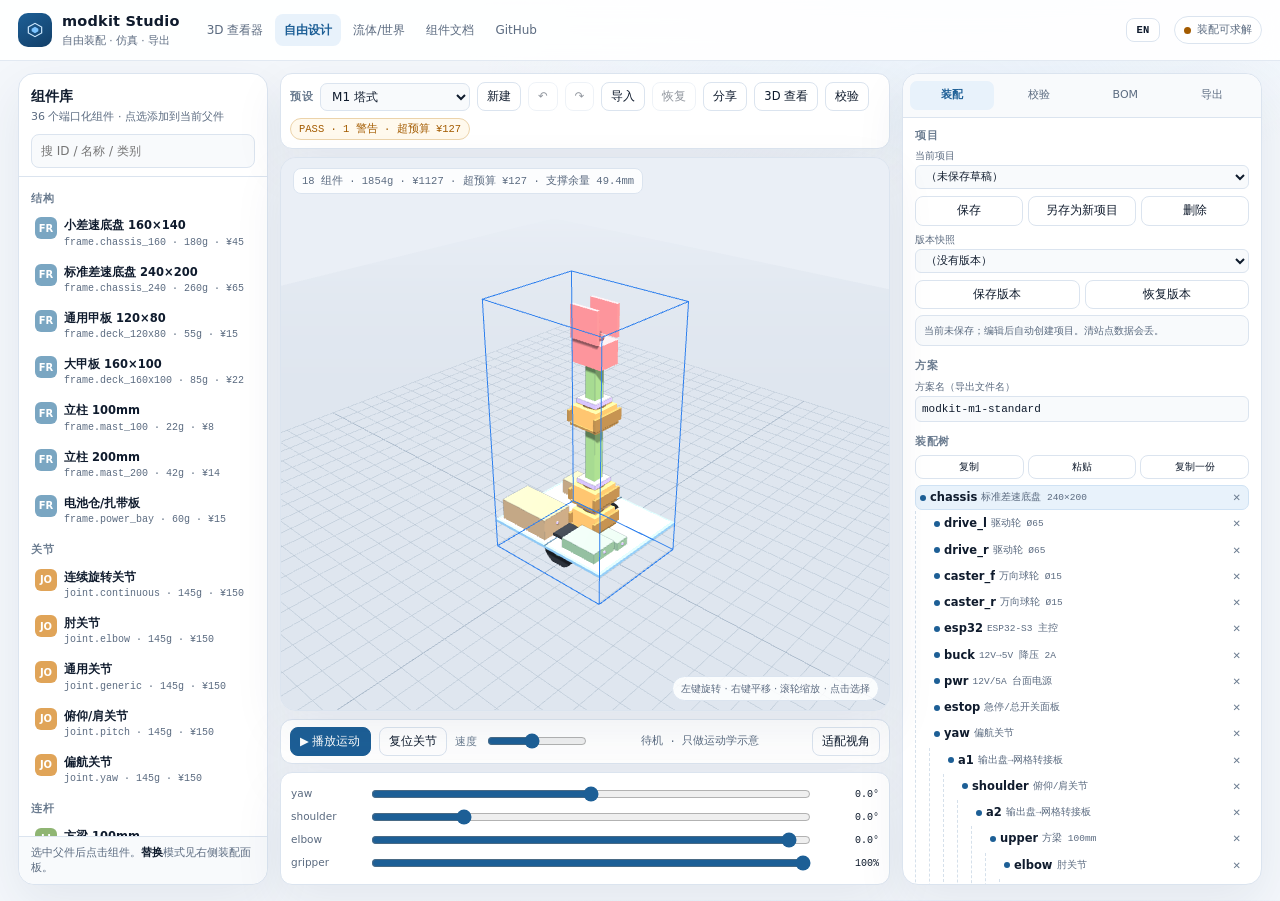
==== commit c7b481df: "fix: 世界查看器入口/PWA 版本对齐" ====
--- a/web/design.html
+++ b/web/design.html
@@ -25,6 +25,7 @@
     <nav class="topnav" aria-label="项目链接">
       <a href="index.html" data-i18n="nav.viewer">3D 查看器</a>
       <a href="design.html" class="on" aria-current="page" data-i18n="nav.design">自由设计</a>
+      <a href="world.html">流体/世界</a>
       <a href="https://github.com/gh503/robot-modkit/blob/main/docs/65-组件库与自由组装.md" data-i18n="nav.docs">组件文档</a>
       <a href="https://github.com/gh503/robot-modkit" data-i18n="nav.github">GitHub</a>
     </nav>
@@ -208,6 +209,7 @@
           <button class="btn wide" id="export-step-zip">导出全部零件 STEP（ZIP）</button>
           <button class="btn wide" id="export-print">打印 BOM / 存 PDF</button>
           <button class="btn wide" id="copy-command">复制 CLI 复现命令</button>
+          <button class="btn wide" id="copy-pack" data-i18n="btn.pack">复制硬件包命令</button>
         </div>
         <div class="note" id="export-note"></div>
       </div>
